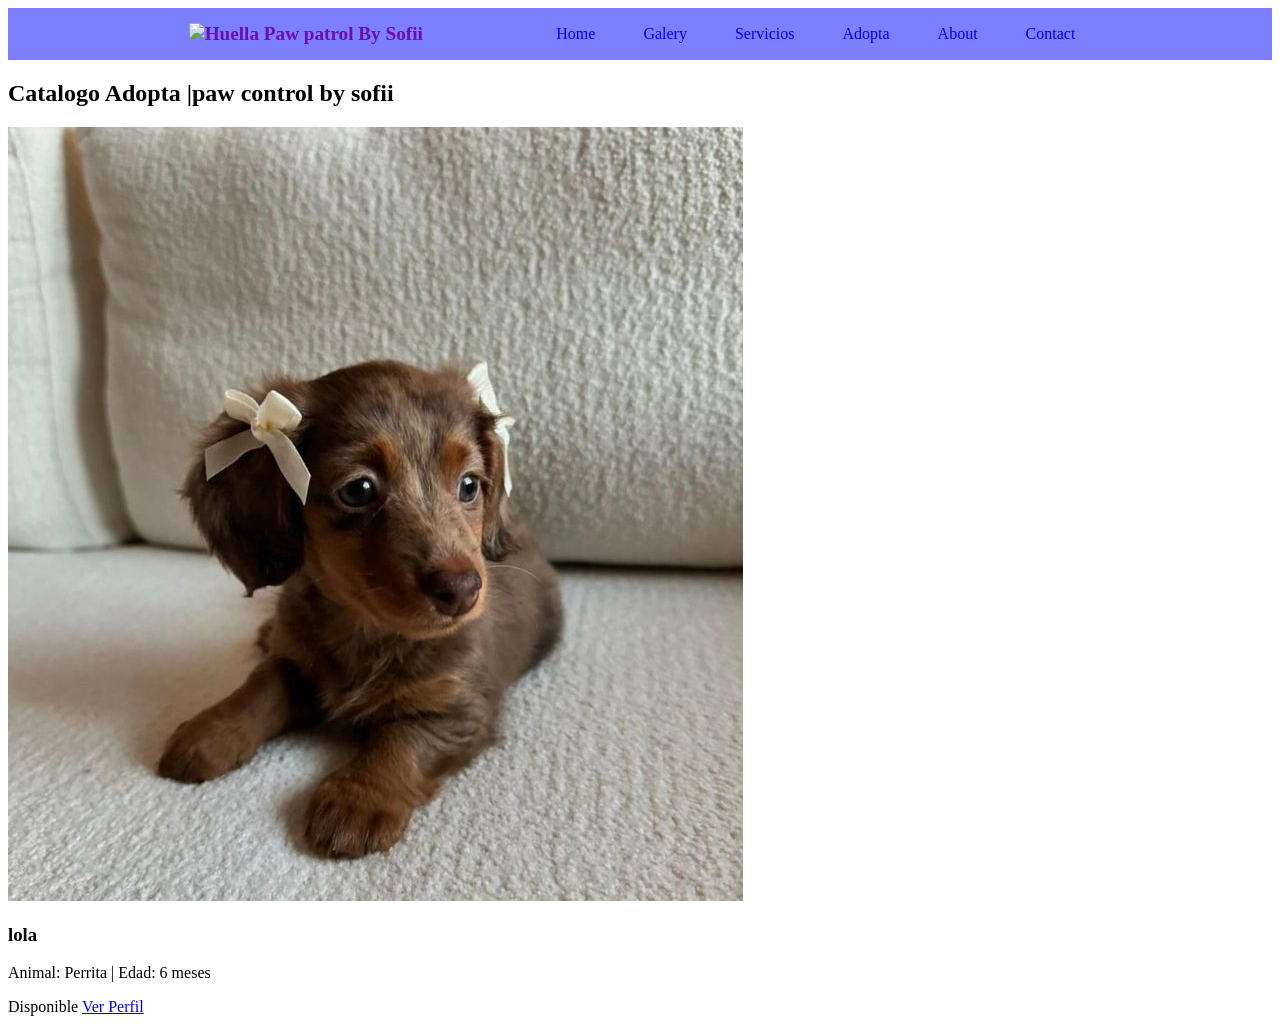
==== index.html @ 4a3f8a43 "Add files via upload" ====
<!DOCTYPE html>
<html lang="en">

<head>
    <meta charset="UTF-8">
    <meta name="viewport" content="width=device-width, initial-scale=1.0">
    <title>Document</title>
    <link rel="stylesheet" href="style.css">
</head>

<body>
    <nav class="menu-principal">
        <a class="logo" href="#">
            <img src="images/huellaa..png" class="huella" alt="Huella"> Paw patrol By Sofii
        </a>
        <div class="menu-links">
            <a href="#">Home</a>
            <a href="index.html">Galery</a>
            <a href="#servicios">Servicios</a>
            <a href="#adopta">Adopta</a>
            <a href="#nosotros">About</a>
            <a href="#contactos">Contact</a>
        </div>
    </nav>
    <section>
        <h2 class="titulo"> Catalogo Adopta |paw control by sofii</h2>
        <div class="adopta">

            <div class="card-animal">
                <img src="images/pop.jpeg">
                <div class="informacion">
                    <h3 class="nombre">lola</h3>
                    <p class="edad">Animal: Perrita | Edad: 6 meses</p>
                    <span class="estado perrito">Disponible</span>
                    <a href="#" class="btn">Ver Perfil</a>
                </div>
            </div>


</html>

</body>
---- style.css ----
.menu-principal {
    position: sticky;
    top: 0;
    display: flex;
    justify-content: space-evenly;
    align-items: center;
    padding: 9px 5%;
    background-color: #6c71ffe3;
    color: rgb(110, 14, 165);
    z-index: 10;
}

.logo {
    color: rgb(110, 14, 165);
    font-weight: bold;
    text-decoration: none;
    font-size: 1.2rem;
}

.menu-links {
    display: flex;
    gap: 16px;
    flex-wrap: wrap;
}

.menu-links a {
    padding: 8px 16px;
    border-radius: 5px ;
    text-decoration: none;
    transition: background-color 0.3s ease;
}

.menu-links a:hover {
    background-color: rgb(180, 128, 243);
}





content {
    display: grid;
    grid-template-columns: 1fr;
    gap: 20px;
}

.card-perritos{
    font-size: 1, 2 rem;
    padding: 10px;
    border-radius: 10px;
    font-weight: 900;
    background-color: rgb(170, 149, 255);
    background: linear-gradient(135deg, #6c73f6, #3a43f9);
    box-shadow: 0 4px 6px rgba(0, 0, 0, 0.1);
    transition: transform 0.3s ease, box-shadow 0.3s ease;
}
.menu-principal{
    
}
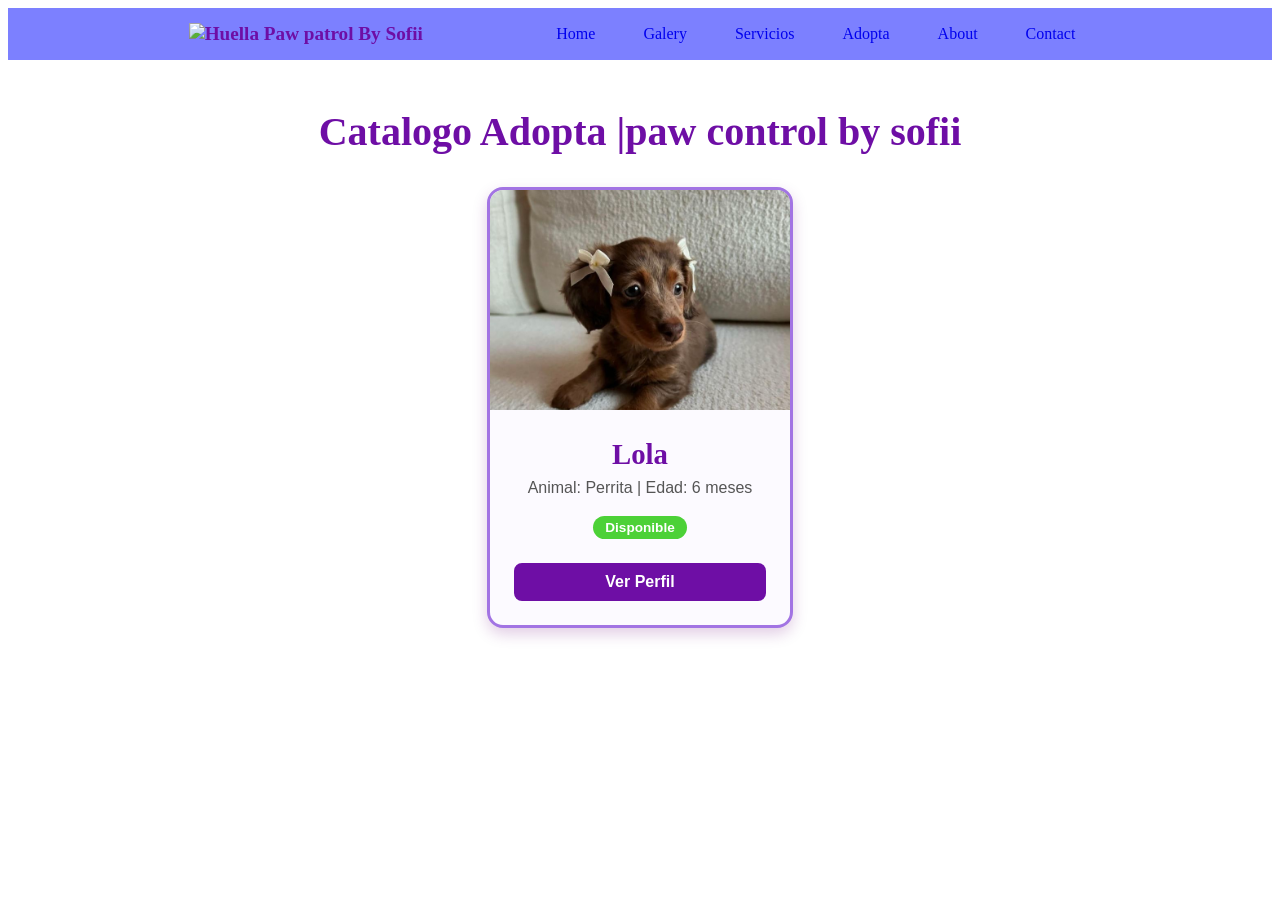
==== commit f0a49d02: "feat:galery and adopta" ====
--- a/index.html
+++ b/index.html
@@ -32,7 +32,7 @@
                     <h3 class="nombre">lola</h3>
                     <p class="edad">Animal: Perrita | Edad: 6 meses</p>
                     <span class="estado perrito">Disponible</span>
-                    <a href="#" class="btn">Ver Perfil</a>
+                    <a href="#" class="perfil">Ver Perfil</a>
                 </div>
             </div>
 
--- a/style.css
+++ b/style.css
@@ -36,26 +36,87 @@
     background-color: rgb(180, 128, 243);
 }
 
-
-
-
-
-content {
-    display: grid;
-    grid-template-columns: 1fr;
-    gap: 20px;
+.titulo {
+    font-size: 2.5rem;
+    color: rgb(110, 14, 165);
+    text-align: center;
+    margin: 3rem 0 2rem 0;
+    font-family: Georgia, serif;
 }
 
-.card-perritos{
-    font-size: 1, 2 rem;
-    padding: 10px;
-    border-radius: 10px;
-    font-weight: 900;
-    background-color: rgb(170, 149, 255);
-    background: linear-gradient(135deg, #6c73f6, #3a43f9);
-    box-shadow: 0 4px 6px rgba(0, 0, 0, 0.1);
+.adopta {
+    display: flex;
+    gap: 2rem;
+    flex-wrap: wrap;
+    justify-content: center;
+    width: 92%;
+    max-width: 1200px;
+    margin: 0 auto 4rem auto;
+}
+
+.card-animal {
+    background-color: #fcfaff;
+    border: 3px solid #a274e3;
+    border-radius: 16px;
+    width: 300px;
+    overflow: hidden;
+    box-shadow: 0 6px 15px rgba(105, 5, 121, 0.2);
     transition: transform 0.3s ease, box-shadow 0.3s ease;
 }
-.menu-principal{
-    
+
+.card-animal:hover {
+    transform: translateY(-8px);
+    box-shadow: 0 12px 20px rgba(105, 5, 121, 0.4);
+}
+
+.card-animal img {
+    width: 100%;
+    height: 220px;
+    object-fit: cover;
+}
+
+.informacion {
+    padding: 1.5rem;
+    text-align: center;
+    font-family: Arial, sans-serif;
+}
+
+.nombre {
+    color: rgb(110, 14, 165);
+    font-size: 1.8rem;
+    margin: 0 0 0.5rem 0;
+    text-transform: capitalize;
+    font-family: Georgia, serif;
+}
+
+.edad {
+    color: #555;
+    font-size: 1rem;
+    margin: 0 0 1.2rem 0;
+}
+
+.estado {
+    display: inline-block;
+    background-color: #4cd137;
+    color: white;
+    padding: 4px 12px;
+    border-radius: 20px;
+    font-size: 0.85rem;
+    font-weight: bold;
+    margin-bottom: 1.5rem;
+}
+
+.perfil {
+    display: block;
+    background-color: rgb(110, 14, 165);
+    color: white;
+    text-decoration: none;
+    padding: 10px;
+    border-radius: 8px;
+    font-weight: bold;
+    transition: background-color 0.3s ease;
+}
+
+.perfil:hover {
+    background-color: rgb(180, 128, 243);
 }
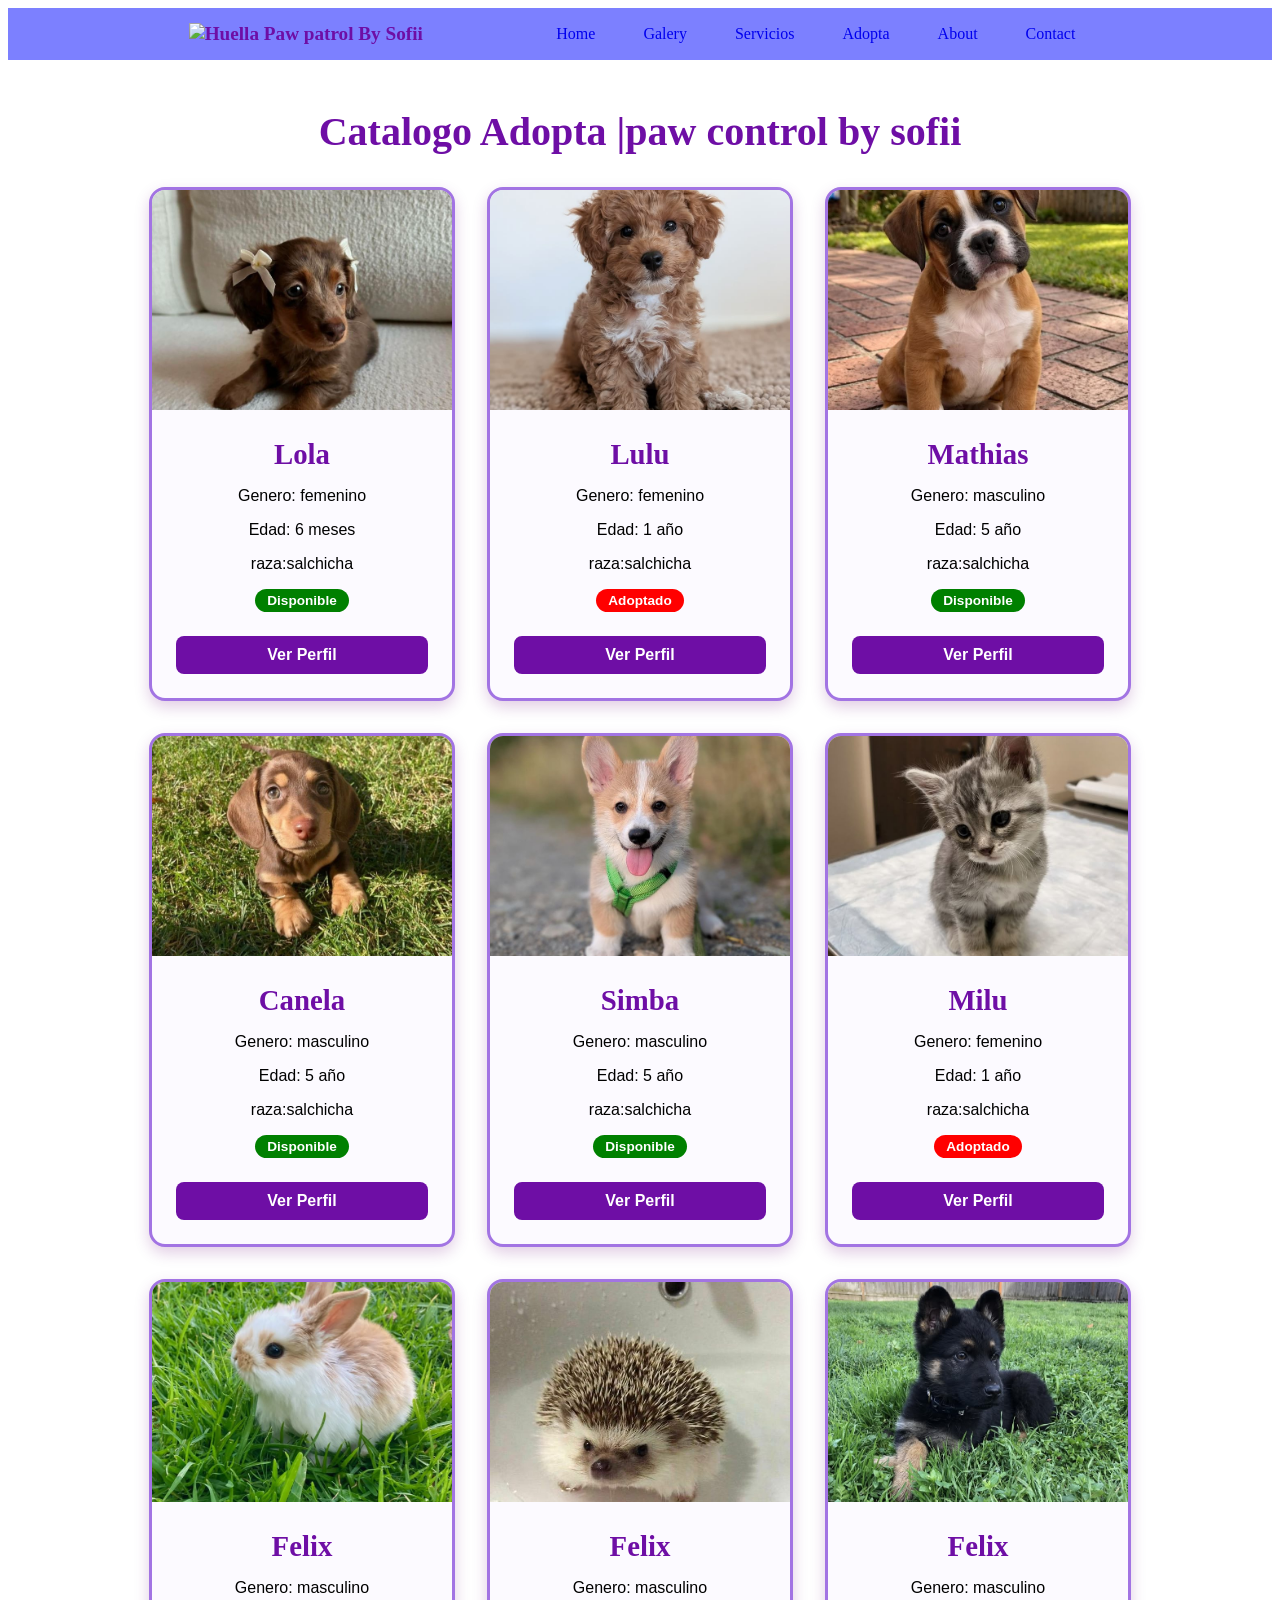
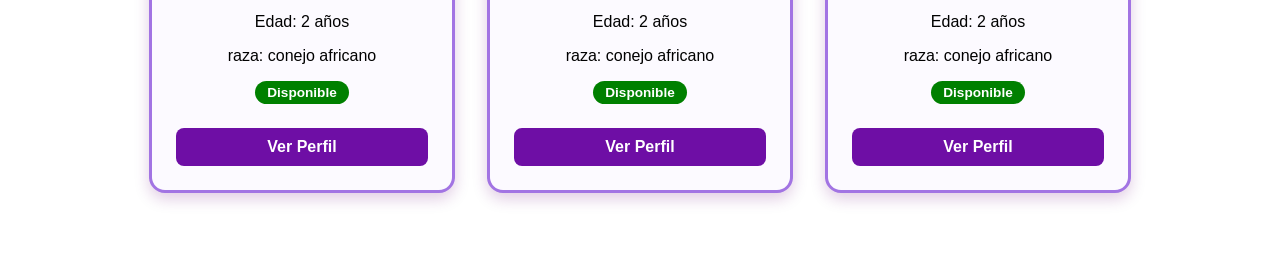
==== commit ce8275c9: "feat:new cards" ====
--- a/index.html
+++ b/index.html
@@ -30,12 +30,103 @@
                 <img src="images/pop.jpeg">
                 <div class="informacion">
                     <h3 class="nombre">lola</h3>
-                    <p class="edad">Animal: Perrita | Edad: 6 meses</p>
-                    <span class="estado perrito">Disponible</span>
+                    <p class="genero"> Genero: femenino </p>
+                    <p class="Edad"> Edad: 6 meses</p>
+                    <p class="raza"> raza:salchicha</p>
+                    <span class="estado-perrito" data-estado="disponible">Disponible</span>
                     <a href="#" class="perfil">Ver Perfil</a>
                 </div>
             </div>
+            <div class="card-animal">
+                <img src="images/lup.jpeg">
+                <div class="informacion">
+                    <h3 class="nombre">lulu</h3>
+                    <p class="genero"> Genero: femenino </p>
+                    <p class="Edad"> Edad: 1 año</p>
+                    <p class="raza"> raza:salchicha</p>
+                    <span class="estado-perrito" data-estado="adoptado"> Adoptado</span>
+                    <a href="#" class="perfil">Ver Perfil</a>
+                </div>
+            </div>
+            <div class="card-animal">
+                <img src="images/jo.jpeg">
+                <div class="informacion">
+                    <h3 class="nombre">Mathias</h3>
+                    <p class="genero"> Genero: masculino </p>
+                    <p class="Edad"> Edad: 5 año</p>
+                    <p class="raza"> raza:salchicha</p>
+                    <span class="estado-perrito" data-estado="disponible"> Disponible</span>
+                    <a href="#" class="perfil">Ver Perfil</a>
+                </div>
+            </div>
+            <div class="card-animal">
+                <img src="images/hu.jpeg">
+                <div class="informacion">
+                    <h3 class="nombre">canela</h3>
+                    <p class="genero"> Genero: masculino </p>
+                    <p class="Edad"> Edad: 5 año</p>
+                    <p class="raza"> raza:salchicha</p>
+                    <span class="estado-perrito" data-estado="disponible"> Disponible</span>
+                    <a href="#" class="perfil">Ver Perfil</a>
+                </div>
+            </div>
+            <div class="card-animal">
+                <img src="images/ess.jpeg">
+                <div class="informacion">
+                    <h3 class="nombre">simba</h3>
+                    <p class="genero"> Genero: masculino </p>
+                    <p class="Edad"> Edad: 5 año</p>
+                    <p class="raza"> raza:salchicha</p>
+                    <span class="estado-perrito" data-estado="disponible"> Disponible</span>
+                    <a href="#" class="perfil">Ver Perfil</a>
+                </div>
+            </div>
+            <div class="card-animal">
+                <img src="images/wii.jpeg">
+                <div class="informacion">
+                    <h3 class="nombre">milu</h3>
+                    <p class="genero"> Genero: femenino </p>
+                    <p class="Edad"> Edad: 1 año</p>
+                    <p class="raza"> raza:salchicha</p>
+                    <span class="estado-perrito" data-estado="adoptado"> Adoptado</span>
+                    <a href="#" class="perfil">Ver Perfil</a>
+                </div>
+                </div>
 
+                <div class="card-animal">
+                    <img src="images/bunn.jpeg">
+                    <div class="informacion">
+                        <h3 class="nombre">felix</h3>
+                        <p class="genero"> Genero: masculino </p>
+                        <p class="Edad"> Edad: 2 años</p>
+                        <p class="raza"> raza: conejo africano</p>
+                        <span class="estado-perrito" data-estado="disponible"> Disponible</span>
+                        <a href="#" class="perfil">Ver Perfil</a>
+                    </div>
+                    </div>
+                    
+                    <div class="card-animal">
+                        <img src="images/lol.jpeg">
+                        <div class="informacion">
+                            <h3 class="nombre">felix</h3>
+                            <p class="genero"> Genero: masculino </p>
+                            <p class="Edad"> Edad: 2 años</p>
+                            <p class="raza"> raza: conejo africano</p>
+                            <span class="estado-perrito" data-estado="disponible"> Disponible</span>
+                            <a href="#" class="perfil">Ver Perfil</a>
+                        </div>
+                        </div>
+                        <div class="card-animal">
+                            <img src="images/aleman.jpeg">
+                            <div class="informacion">
+                                <h3 class="nombre">felix</h3>
+                                <p class="genero"> Genero: masculino </p>
+                                <p class="Edad"> Edad: 2 años</p>
+                                <p class="raza"> raza: conejo africano</p>
+                                <span class="estado-perrito" data-estado="disponible"> Disponible</span>
+                                <a href="#" class="perfil">Ver Perfil</a>
+                            </div>
+                            </div>
 
 </html>
 
--- a/style.css
+++ b/style.css
@@ -95,15 +95,26 @@
     margin: 0 0 1.2rem 0;
 }
 
-.estado {
+.estado-perrito {
     display: inline-block;
-    background-color: #4cd137;
     color: white;
     padding: 4px 12px;
     border-radius: 20px;
     font-size: 0.85rem;
     font-weight: bold;
     margin-bottom: 1.5rem;
+}
+
+.estado-perrito[data-estado] {
+    background-color: gray;
+}
+
+.estado-perrito[data-estado="disponible" i]{
+    background-color: green;
+}
+
+.estado-perrito[data-estado="adoptado" i]{
+    background-color: red;
 }
 
 .perfil {
@@ -119,4 +130,4 @@
 
 .perfil:hover {
     background-color: rgb(180, 128, 243);
-}+}
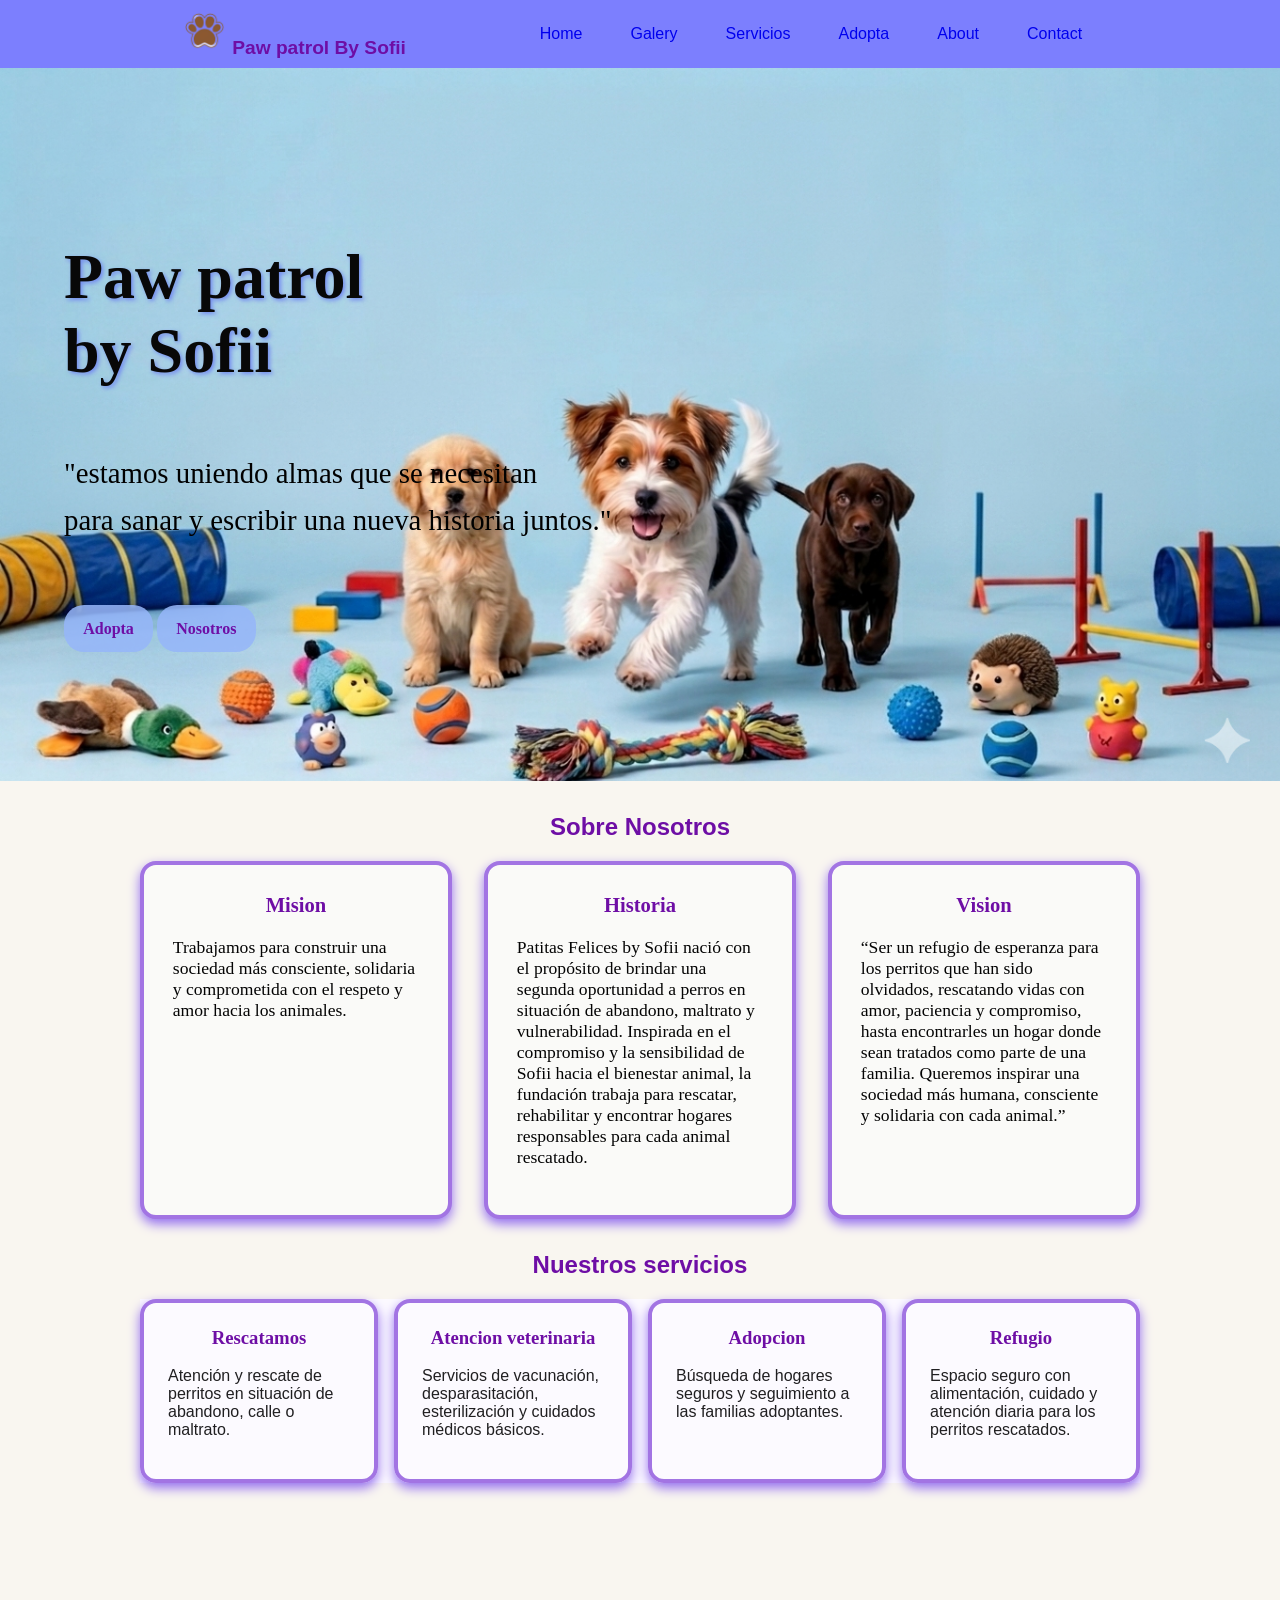
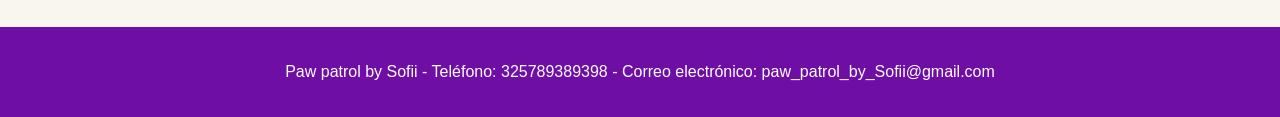
==== commit a8a46de8: "fix:arregle index" ====
--- a/index.html
+++ b/index.html
@@ -1,133 +1,99 @@
-<!DOCTYPE html>
-<html lang="en">
-
-<head>
-    <meta charset="UTF-8">
-    <meta name="viewport" content="width=device-width, initial-scale=1.0">
-    <title>Document</title>
-    <link rel="stylesheet" href="style.css">
-</head>
-
-<body>
-    <nav class="menu-principal">
-        <a class="logo" href="#">
-            <img src="images/huellaa..png" class="huella" alt="Huella"> Paw patrol By Sofii
-        </a>
-        <div class="menu-links">
-            <a href="#">Home</a>
-            <a href="index.html">Galery</a>
-            <a href="#servicios">Servicios</a>
-            <a href="#adopta">Adopta</a>
-            <a href="#nosotros">About</a>
-            <a href="#contactos">Contact</a>
-        </div>
-    </nav>
-    <section>
-        <h2 class="titulo"> Catalogo Adopta |paw control by sofii</h2>
-        <div class="adopta">
-
-            <div class="card-animal">
-                <img src="images/pop.jpeg">
-                <div class="informacion">
-                    <h3 class="nombre">lola</h3>
-                    <p class="genero"> Genero: femenino </p>
-                    <p class="Edad"> Edad: 6 meses</p>
-                    <p class="raza"> raza:salchicha</p>
-                    <span class="estado-perrito" data-estado="disponible">Disponible</span>
-                    <a href="#" class="perfil">Ver Perfil</a>
-                </div>
-            </div>
-            <div class="card-animal">
-                <img src="images/lup.jpeg">
-                <div class="informacion">
-                    <h3 class="nombre">lulu</h3>
-                    <p class="genero"> Genero: femenino </p>
-                    <p class="Edad"> Edad: 1 año</p>
-                    <p class="raza"> raza:salchicha</p>
-                    <span class="estado-perrito" data-estado="adoptado"> Adoptado</span>
-                    <a href="#" class="perfil">Ver Perfil</a>
-                </div>
-            </div>
-            <div class="card-animal">
-                <img src="images/jo.jpeg">
-                <div class="informacion">
-                    <h3 class="nombre">Mathias</h3>
-                    <p class="genero"> Genero: masculino </p>
-                    <p class="Edad"> Edad: 5 año</p>
-                    <p class="raza"> raza:salchicha</p>
-                    <span class="estado-perrito" data-estado="disponible"> Disponible</span>
-                    <a href="#" class="perfil">Ver Perfil</a>
-                </div>
-            </div>
-            <div class="card-animal">
-                <img src="images/hu.jpeg">
-                <div class="informacion">
-                    <h3 class="nombre">canela</h3>
-                    <p class="genero"> Genero: masculino </p>
-                    <p class="Edad"> Edad: 5 año</p>
-                    <p class="raza"> raza:salchicha</p>
-                    <span class="estado-perrito" data-estado="disponible"> Disponible</span>
-                    <a href="#" class="perfil">Ver Perfil</a>
-                </div>
-            </div>
-            <div class="card-animal">
-                <img src="images/ess.jpeg">
-                <div class="informacion">
-                    <h3 class="nombre">simba</h3>
-                    <p class="genero"> Genero: masculino </p>
-                    <p class="Edad"> Edad: 5 año</p>
-                    <p class="raza"> raza:salchicha</p>
-                    <span class="estado-perrito" data-estado="disponible"> Disponible</span>
-                    <a href="#" class="perfil">Ver Perfil</a>
-                </div>
-            </div>
-            <div class="card-animal">
-                <img src="images/wii.jpeg">
-                <div class="informacion">
-                    <h3 class="nombre">milu</h3>
-                    <p class="genero"> Genero: femenino </p>
-                    <p class="Edad"> Edad: 1 año</p>
-                    <p class="raza"> raza:salchicha</p>
-                    <span class="estado-perrito" data-estado="adoptado"> Adoptado</span>
-                    <a href="#" class="perfil">Ver Perfil</a>
-                </div>
-                </div>
-
-                <div class="card-animal">
-                    <img src="images/bunn.jpeg">
-                    <div class="informacion">
-                        <h3 class="nombre">felix</h3>
-                        <p class="genero"> Genero: masculino </p>
-                        <p class="Edad"> Edad: 2 años</p>
-                        <p class="raza"> raza: conejo africano</p>
-                        <span class="estado-perrito" data-estado="disponible"> Disponible</span>
-                        <a href="#" class="perfil">Ver Perfil</a>
-                    </div>
-                    </div>
-                    
-                    <div class="card-animal">
-                        <img src="images/lol.jpeg">
-                        <div class="informacion">
-                            <h3 class="nombre">felix</h3>
-                            <p class="genero"> Genero: masculino </p>
-                            <p class="Edad"> Edad: 2 años</p>
-                            <p class="raza"> raza: conejo africano</p>
-                            <span class="estado-perrito" data-estado="disponible"> Disponible</span>
-                            <a href="#" class="perfil">Ver Perfil</a>
-                        </div>
-                        </div>
-                        <div class="card-animal">
-                            <img src="images/aleman.jpeg">
-                            <div class="informacion">
-                                <h3 class="nombre">felix</h3>
-                                <p class="genero"> Genero: masculino </p>
-                                <p class="Edad"> Edad: 2 años</p>
-                                <p class="raza"> raza: conejo africano</p>
-                                <span class="estado-perrito" data-estado="disponible"> Disponible</span>
-                                <a href="#" class="perfil">Ver Perfil</a>
-                            </div>
-                            </div>
-
-</html>
-
-</body>+<!DOCTYPE html>
+<html lang="es">
+
+<head>
+    <meta charset="UTF-8">
+    <meta name="viewport" content="width=device-width, initial-scale=1.0">
+    <title>Paw patrol By Sofii</title>
+    <link rel="stylesheet" href="style (1).css">
+</head>
+
+<body>
+
+    <nav class="menu-principal">
+        <a class="logo" href="#">
+            <img src="images/huellaaa.png" class="huella" alt="Huella"> Paw patrol By Sofii
+        </a>
+        <div class="menu-links">
+            <a href="index.html">Home</a>
+            <a href="index_galery.html">Galery</a>
+            <a href="index.html#servicios">Servicios</a>
+            <a href="index_Adopta.html">Adopta</a>
+            <a href="index.html#nosotros">About</a>
+            <a href="index_formulario.html#contactos">Contact</a>
+        </div>
+    </nav>
+
+    <header class="power">
+        <div class="perritos-fondo">
+            <img src="images/jobe.png" class="perrito-img">
+            <img src="images/soo.png" class="perrito-img">
+            <img src="images/bellig.png" class="perrito-img">
+        </div>
+
+        <div class="power-content">
+            <h1>Paw patrol 
+                <br> by Sofii</h1>
+            </br>
+            <p>
+                "estamos uniendo almas que se necesitan
+                <br> para sanar y escribir una nueva historia juntos."
+            </p>
+            <br>
+            <a class="button" href="index_Adopta.html">Adopta</a>
+            <a class="button" href="index (1).html#nosotros">Nosotros</a>
+        </div>
+    </header>
+
+    <section id="nosotros" class="section container">
+        <h2>Sobre Nosotros</h2>
+        <div class="cards">
+            <article class="card">
+                <h3>Mision</h3>
+                <p>Trabajamos para construir una sociedad más consciente, solidaria y comprometida con el respeto y amor
+                    hacia los animales.</p>
+            </article>
+            <article class="card">
+                <h3>Historia</h3>
+                <p>Patitas Felices by Sofii nació con el propósito de brindar una segunda oportunidad a perros en
+                    situación de abandono, maltrato y vulnerabilidad. Inspirada en el compromiso y la sensibilidad de
+                    Sofii hacia el bienestar animal, la fundación trabaja para rescatar, rehabilitar y encontrar hogares
+                    responsables para cada animal rescatado.</p>
+            </article>
+            <article class="card">
+                <h3>Vision</h3>
+                <p>“Ser un refugio de esperanza para los perritos que han sido olvidados, rescatando vidas con amor,
+                    paciencia y compromiso, hasta encontrarles un hogar donde sean tratados como parte de una familia.
+                    Queremos inspirar una sociedad más humana, consciente y solidaria con cada animal.”</p>
+            </article>
+        </div>
+    </section>
+    <section id="servicios" class="section container">
+        <h2>Nuestros servicios</h2>
+        <div class="cardd">
+            <article class="card1">
+                <h3>Rescatamos</h3>
+                <p>Atención y rescate de perritos en situación de abandono, calle o maltrato.</p>
+            </article>
+            <article class="card1">
+                <h3>Atencion veterinaria</h3>
+                <p>Servicios de vacunación, desparasitación, esterilización y cuidados médicos básicos.</p>
+            </article>
+            <article class="card1">
+                <h3>Adopcion</h3>
+                <p>Búsqueda de hogares seguros y seguimiento a las familias adoptantes.</p>
+            </article>
+            <article class="card1">
+                <h3>Refugio</h3>
+                <p>Espacio seguro con alimentación, cuidado y atención diaria para los perritos rescatados.</p>
+            </article>
+        </div>
+    </section>
+
+    <footer id="contactos" class="footer">
+        <p>Paw patrol by Sofii - Teléfono: 325789389398 - Correo electrónico: paw_patrol_by_Sofii@gmail.com</p>
+    </footer>
+
+</body>
+
+</html>
--- a/style (1).css
+++ b/style (1).css
@@ -0,0 +1,225 @@
+body {
+    box-sizing: border-box;
+    margin: 0;
+    font-family: Arial, Helvetica, sans-serif;
+    background-color:#f9f6f0
+}
+
+
+.menu-principal {
+    position: sticky;
+    top: 0;
+    display: flex;
+    justify-content: space-evenly;
+    align-items: center;
+    padding: 9px 5%;
+    background-color: #6c71ffe3;
+    color: rgb(110, 14, 165);
+    z-index: 10;
+}
+
+.logo {
+    color: rgb(110, 14, 165);
+    font-weight: bold;
+    text-decoration: none;
+    font-size: 1.2rem;
+}
+
+.menu-links {
+    display: flex;
+    gap: 16px;
+    flex-wrap: wrap;
+}
+
+.menu-links a {
+    padding: 8px 16px;
+    border-radius: 5px ;
+    text-decoration: none;
+    transition: background-color 0.3s ease;
+}
+
+.menu-links a:hover {
+    background-color: rgb(180, 128, 243);
+}
+
+.button {
+    display: inline-block;
+    margin-top: 1rem;
+    padding: 0.9rem 1.2rem;
+    background-color: #96b6fadc;
+    color: rgb(110, 14, 165);
+    text-decoration: none;
+    border-radius: 20px;
+    font-weight: bold;
+}
+
+.power {
+    min-height: 65vh;
+    display: flex;
+    align-items: center;
+    padding: 5vw;
+    font-family: Georgia, serif;
+    position: relative;
+    overflow: hidden;
+}
+
+.perritos-fondo {
+    display: flex;
+    position: absolute;
+    top: 0;
+    left: 0;
+    width: 300%;
+    height: 100%;
+    z-index: 1;
+    animation: moverFotos 10s infinite;
+}
+
+.perrito-img {
+    width: 100%;
+    height: 100%;
+    object-fit: cover;
+}
+
+.power-content {
+    max-width: 720px;
+    position: relative;
+    z-index: 2;
+}
+
+.power h1 {
+    font-size: 4rem;
+    margin-bottom: 1rem;
+    text-shadow: 2px 2px 4px #738af0;
+    color: #080808;
+}
+
+.power p {
+    font-size: 1.8rem;
+    line-height: 1.6;
+    text-shadow: 2px 2px 4px rgb(41, 45, 245)3f3;
+    color: #000000;
+}
+
+.container {
+    width: 92%;
+    max-width: 1000px;
+    margin: 2rem auto;
+    
+}
+
+.section h2 {
+    font-size: rem;
+    color: rgb(110, 14, 165);
+    text-align: center;
+}
+
+.huella {
+    width: 45px;
+    height: 45px;
+}
+
+.cards {
+    display: flex;
+    gap: 2rem;
+    flex-wrap: wrap;
+}
+
+
+
+.card,
+.card1 {
+    flex: 1;
+    padding: 1.5rem;
+    border: 4px solid #a274e3;
+    border-radius: 16px;
+    box-shadow: 0 5px 12px #936eef;
+    transition: all 0.3s ease;
+}
+
+
+.cardd {
+    background-color: #fcfaff;
+    color: rgb(32, 31, 33);
+    font-family: Arial, Helvetica, sans-serif;
+    display: flex;
+    gap: 1rem;
+    justify-content: center;
+}
+
+
+.card:hover {
+    background-color: #bfaaff;
+    color: rgb(24, 23, 21);
+    transform: scale(1.06);
+}
+
+
+.card {
+    background-color: #fafaf8;
+    color: rgb(4, 4, 4);
+    font-family: Georgia, 'Times New Roman', Times, serif;
+    font-size: 1.1rem;
+    padding: 1.8rem;
+}
+
+.card1:hover {
+    background-color: rgb(208, 174, 249);
+    color: rgb(24, 23, 21);
+    transform: scale(1.06);
+}
+
+
+.card h3,
+.card1 h3 {
+    color: rgb(110, 14, 165);
+    margin-top: 0;
+    text-align: center;
+    font-family: Georgia, 'Times New Roman', Times, serif;
+}
+
+.footer {
+    margin-top: 9rem;
+    width: 100%;
+    padding: 20px 0;
+    text-align: center;
+    background-color: rgb(110, 14, 165);
+    color: white;
+}
+
+@keyframes moverFotos {
+
+    0%,
+    25% {
+        transform: translateX(0);
+    }
+
+    35%,
+    60% {
+        transform: translateX(-33.33%);
+    }
+
+    70%,
+    95% {
+        transform: translateX(-66.66%);
+    }
+
+    100% {
+        transform: translateX(0);
+    }
+}
+.content {
+    display: grid;
+    grid-template-columns: 1fr;
+    gap: 20px;
+}
+
+.perrito {
+    font-size: 1, 2 rem;
+    padding: 10px;
+    border-radius: 10px;
+    font-weight: 900;
+    background-color: rgb(170, 149, 255);
+    background: linear-gradient(135deg, #6c73f6, #3a43f9);
+    box-shadow: 0 4px 6px rgba(0, 0, 0, 0.1);
+    transition: transform 0.3s ease, box-shadow 0.3s ease;
+}
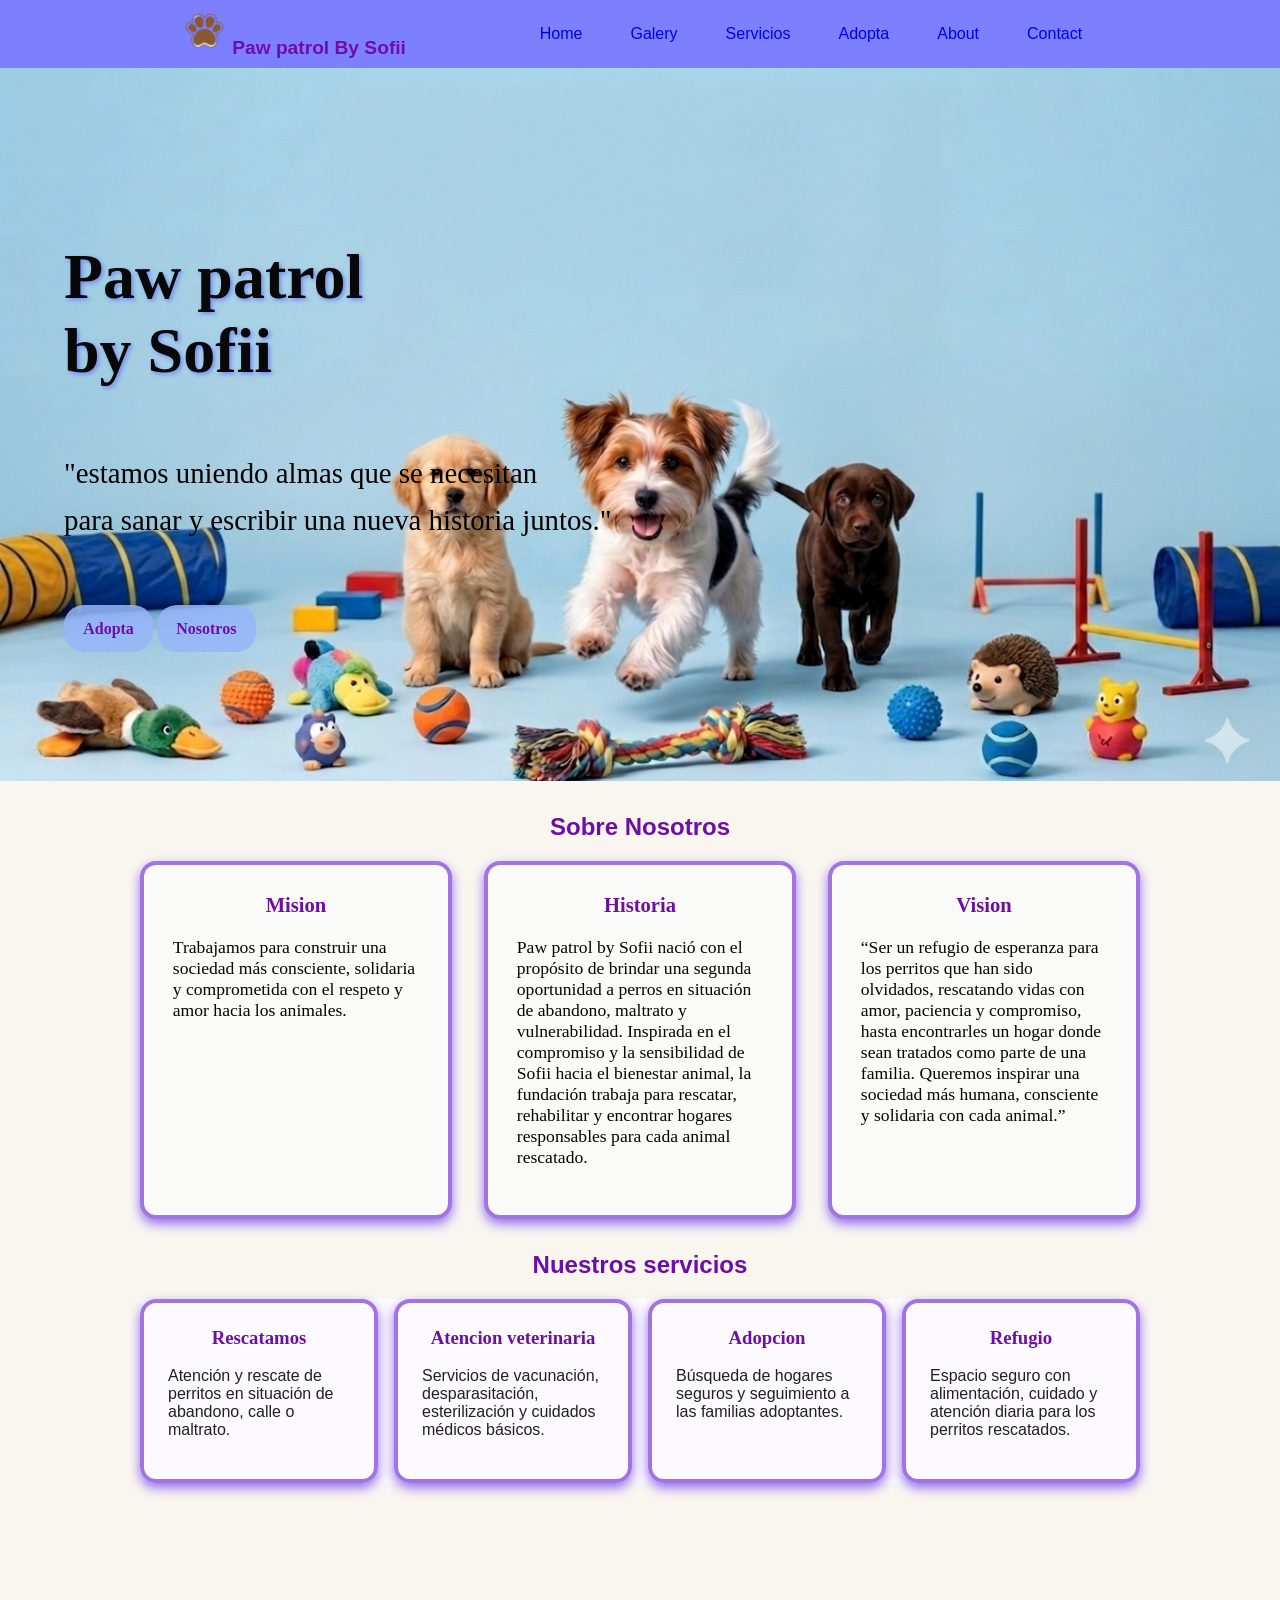
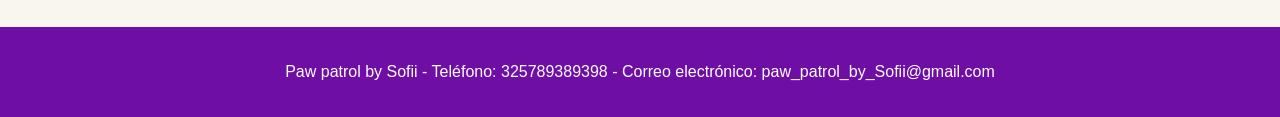
==== commit b5a55075: "fixed: aregle footer." ====
--- a/index.html
+++ b/index.html
@@ -55,7 +55,7 @@
             </article>
             <article class="card">
                 <h3>Historia</h3>
-                <p>Patitas Felices by Sofii nació con el propósito de brindar una segunda oportunidad a perros en
+                <p>Paw patrol  by Sofii nació con el propósito de brindar una segunda oportunidad a perros en
                     situación de abandono, maltrato y vulnerabilidad. Inspirada en el compromiso y la sensibilidad de
                     Sofii hacia el bienestar animal, la fundación trabaja para rescatar, rehabilitar y encontrar hogares
                     responsables para cada animal rescatado.</p>
--- a/style (1).css
+++ b/style (1).css
@@ -223,3 +223,22 @@
     box-shadow: 0 4px 6px rgba(0, 0, 0, 0.1);
     transition: transform 0.3s ease, box-shadow 0.3s ease;
 }
+
+
+@media (min-width: 768px) {
+    .menu-principal {
+        flex-direction: row;
+    }
+    .power h1 {
+        font-size: 3rem;
+    }
+    .cards {
+        flex-direction: row;
+    }
+}
+
+@media (min-width: 1024px) {
+    .power h1 {
+        font-size: 4rem;
+    }
+}
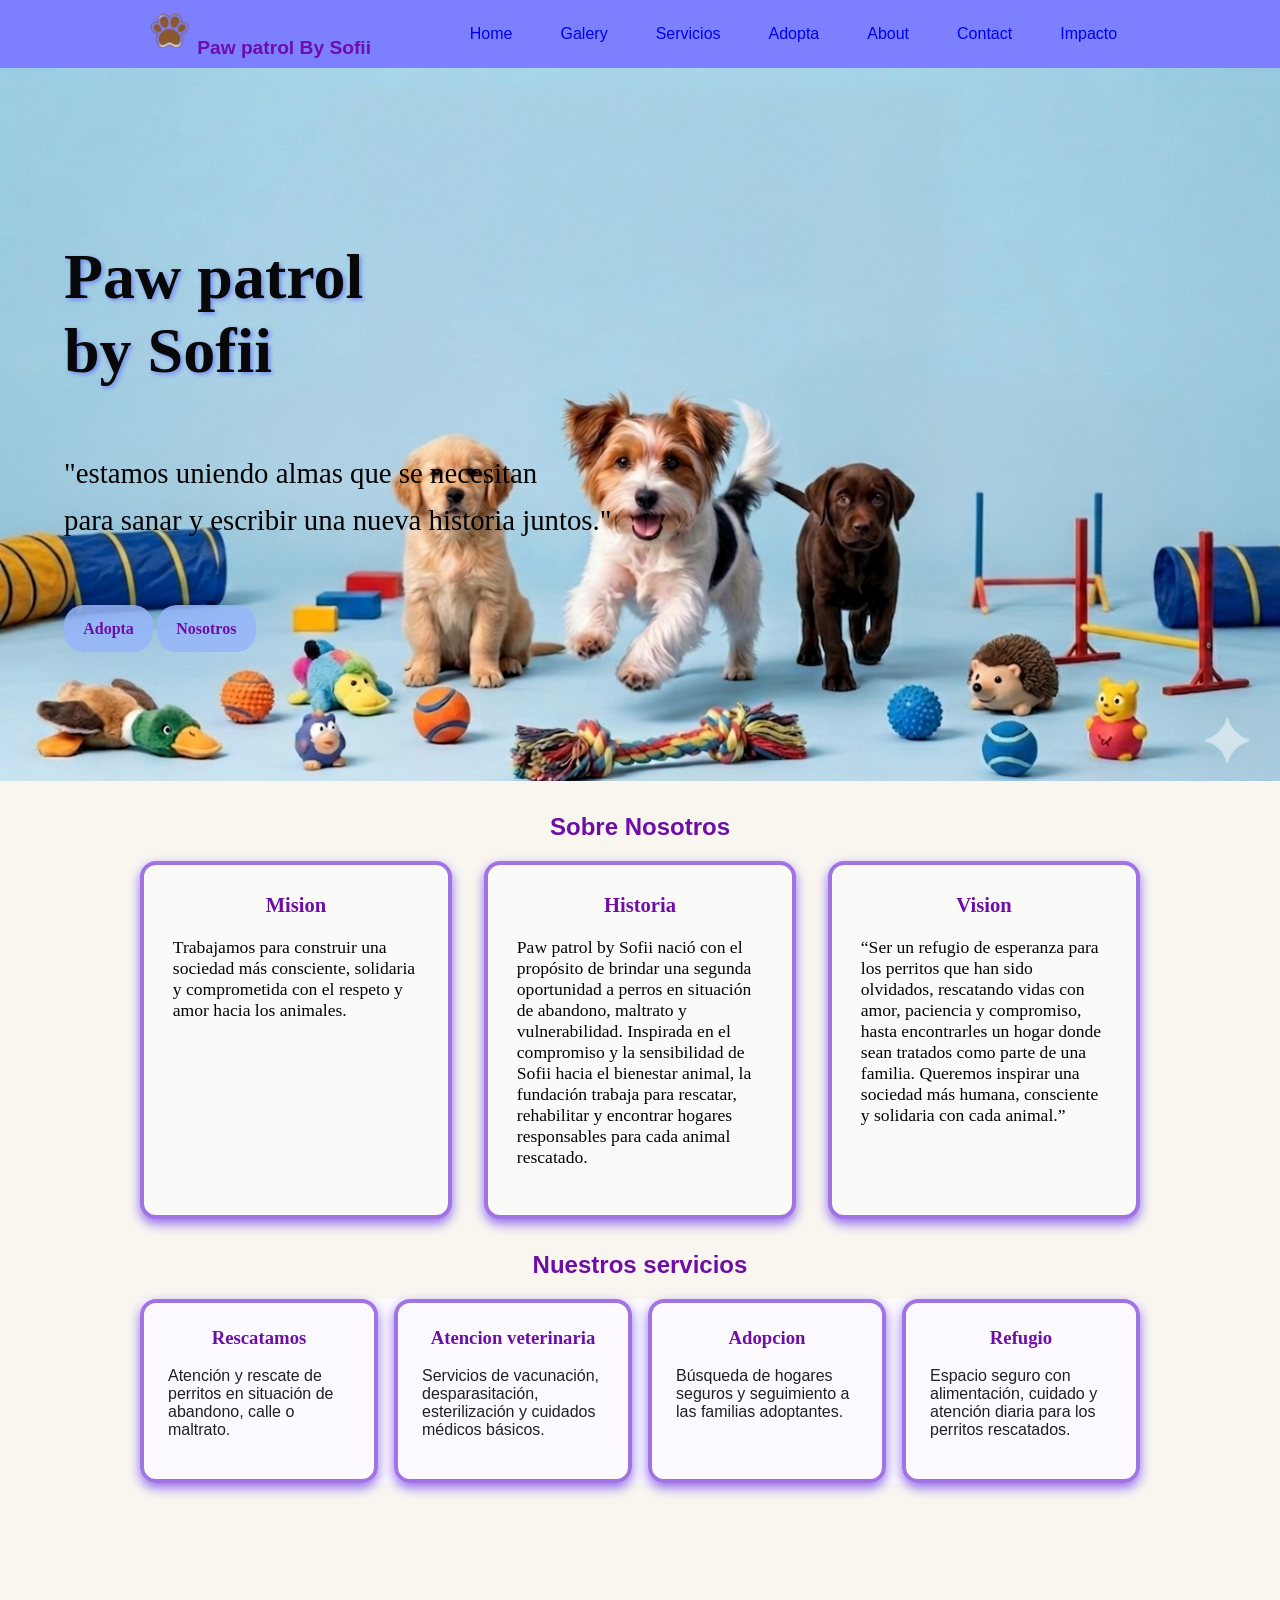
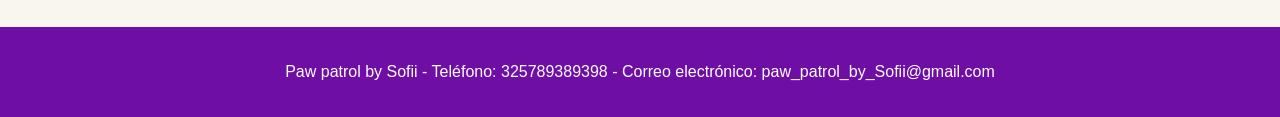
==== commit 15e70d33: "feat:agregue nuevo boton impacto" ====
--- a/index.html
+++ b/index.html
@@ -21,6 +21,7 @@
             <a href="index_Adopta.html">Adopta</a>
             <a href="index.html#nosotros">About</a>
             <a href="index_formulario.html#contactos">Contact</a>
+            <a href="impacto-dog.html#impacto"> Impacto</a>
         </div>
     </nav>
 
